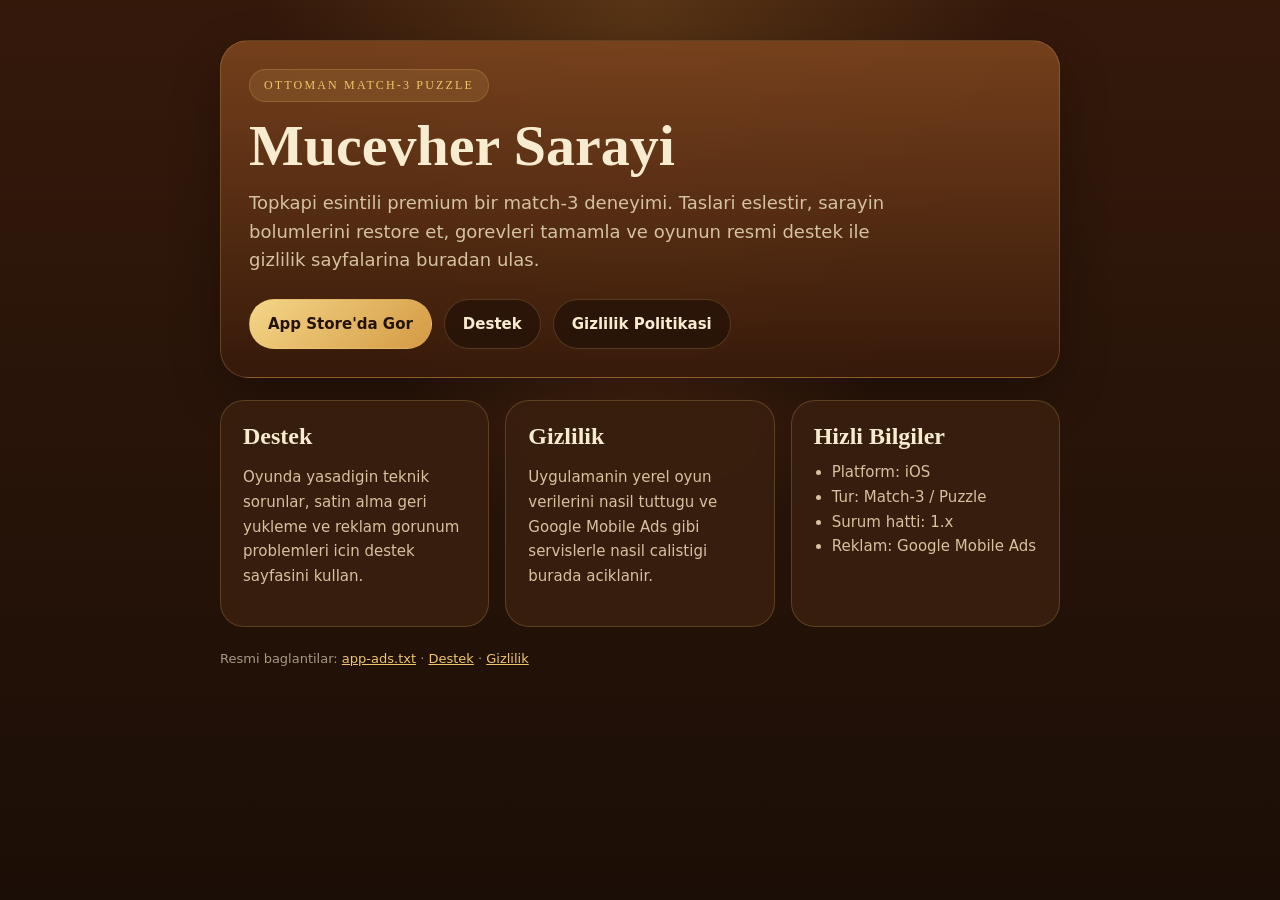
==== index.html @ 97454706 "Add GitHub Pages site for support, privacy and app-ads" ====
<!DOCTYPE html>
<html lang="tr">
<head>
  <meta charset="utf-8">
  <meta name="viewport" content="width=device-width, initial-scale=1">
  <title>Mucevher Sarayi</title>
  <meta name="description" content="Mucevher Sarayi destek, gizlilik ve resmi uygulama baglantilari.">
  <style>
    :root {
      --bg: #1b0e06;
      --bg-soft: #34190b;
      --panel: rgba(58, 31, 14, 0.88);
      --line: rgba(232, 192, 105, 0.22);
      --gold: #efc66a;
      --cream: #f8ecd0;
      --muted: #d5c2a0;
      --accent: #bd7c35;
    }
    * { box-sizing: border-box; }
    body {
      margin: 0;
      font-family: Georgia, "Times New Roman", serif;
      color: var(--cream);
      background:
        radial-gradient(circle at top, rgba(218, 150, 57, 0.22), transparent 34%),
        radial-gradient(circle at 50% 35%, rgba(165, 92, 38, 0.24), transparent 28%),
        linear-gradient(180deg, var(--bg-soft), var(--bg));
      min-height: 100vh;
    }
    .wrap {
      max-width: 880px;
      margin: 0 auto;
      padding: 40px 20px 72px;
    }
    .hero {
      background: linear-gradient(180deg, rgba(122, 67, 30, 0.92), rgba(55, 26, 10, 0.96));
      border: 1px solid var(--line);
      border-radius: 28px;
      padding: 28px;
      box-shadow: 0 18px 48px rgba(0, 0, 0, 0.28);
    }
    .eyebrow {
      display: inline-block;
      padding: 8px 14px;
      border-radius: 999px;
      background: rgba(239, 198, 106, 0.12);
      border: 1px solid rgba(239, 198, 106, 0.2);
      color: var(--gold);
      font-size: 12px;
      letter-spacing: 0.18em;
      text-transform: uppercase;
      margin-bottom: 16px;
    }
    h1 {
      margin: 0;
      font-size: clamp(36px, 7vw, 58px);
      line-height: 0.98;
    }
    .lead {
      margin: 14px 0 0;
      color: var(--muted);
      font: 500 18px/1.6 system-ui, -apple-system, BlinkMacSystemFont, "Segoe UI", sans-serif;
      max-width: 680px;
    }
    .actions {
      display: flex;
      flex-wrap: wrap;
      gap: 12px;
      margin-top: 24px;
    }
    .btn {
      display: inline-flex;
      align-items: center;
      justify-content: center;
      min-height: 50px;
      padding: 0 18px;
      border-radius: 999px;
      text-decoration: none;
      border: 1px solid var(--line);
      color: var(--cream);
      background: rgba(34, 17, 8, 0.72);
      font: 600 15px/1 system-ui, -apple-system, BlinkMacSystemFont, "Segoe UI", sans-serif;
    }
    .btn.primary {
      color: #241204;
      background: linear-gradient(135deg, #f4d688, #d49a44);
    }
    .grid {
      display: grid;
      grid-template-columns: repeat(auto-fit, minmax(240px, 1fr));
      gap: 16px;
      margin-top: 22px;
    }
    .card {
      padding: 22px;
      border-radius: 24px;
      border: 1px solid var(--line);
      background: var(--panel);
      backdrop-filter: blur(8px);
    }
    .card h2 {
      margin: 0 0 10px;
      font-size: 24px;
    }
    .card p,
    .card li {
      color: var(--muted);
      font: 500 15px/1.65 system-ui, -apple-system, BlinkMacSystemFont, "Segoe UI", sans-serif;
    }
    ul {
      margin: 0;
      padding-left: 18px;
    }
    footer {
      margin-top: 22px;
      color: rgba(248, 236, 208, 0.62);
      font: 500 13px/1.6 system-ui, -apple-system, BlinkMacSystemFont, "Segoe UI", sans-serif;
    }
  </style>
</head>
<body>
  <main class="wrap">
    <section class="hero">
      <div class="eyebrow">Ottoman Match-3 Puzzle</div>
      <h1>Mucevher Sarayi</h1>
      <p class="lead">
        Topkapi esintili premium bir match-3 deneyimi. Taslari eslestir, sarayin bolumlerini restore et,
        gorevleri tamamla ve oyunun resmi destek ile gizlilik sayfalarina buradan ulas.
      </p>
      <div class="actions">
        <a class="btn primary" href="https://apps.apple.com/app/m%C3%BCcevher-saray%C4%B1/id6760788670">App Store'da Gor</a>
        <a class="btn" href="./support.html">Destek</a>
        <a class="btn" href="./privacy.html">Gizlilik Politikasi</a>
      </div>
    </section>

    <section class="grid">
      <article class="card">
        <h2>Destek</h2>
        <p>Oyunda yasadigin teknik sorunlar, satin alma geri yukleme ve reklam gorunum problemleri icin destek sayfasini kullan.</p>
      </article>
      <article class="card">
        <h2>Gizlilik</h2>
        <p>Uygulamanin yerel oyun verilerini nasil tuttugu ve Google Mobile Ads gibi servislerle nasil calistigi burada aciklanir.</p>
      </article>
      <article class="card">
        <h2>Hizli Bilgiler</h2>
        <ul>
          <li>Platform: iOS</li>
          <li>Tur: Match-3 / Puzzle</li>
          <li>Surum hatti: 1.x</li>
          <li>Reklam: Google Mobile Ads</li>
        </ul>
      </article>
    </section>

    <footer>
      Resmi baglantilar: <a href="./app-ads.txt" style="color: var(--gold);">app-ads.txt</a> ·
      <a href="./support.html" style="color: var(--gold);">Destek</a> ·
      <a href="./privacy.html" style="color: var(--gold);">Gizlilik</a>
    </footer>
  </main>
</body>
</html>
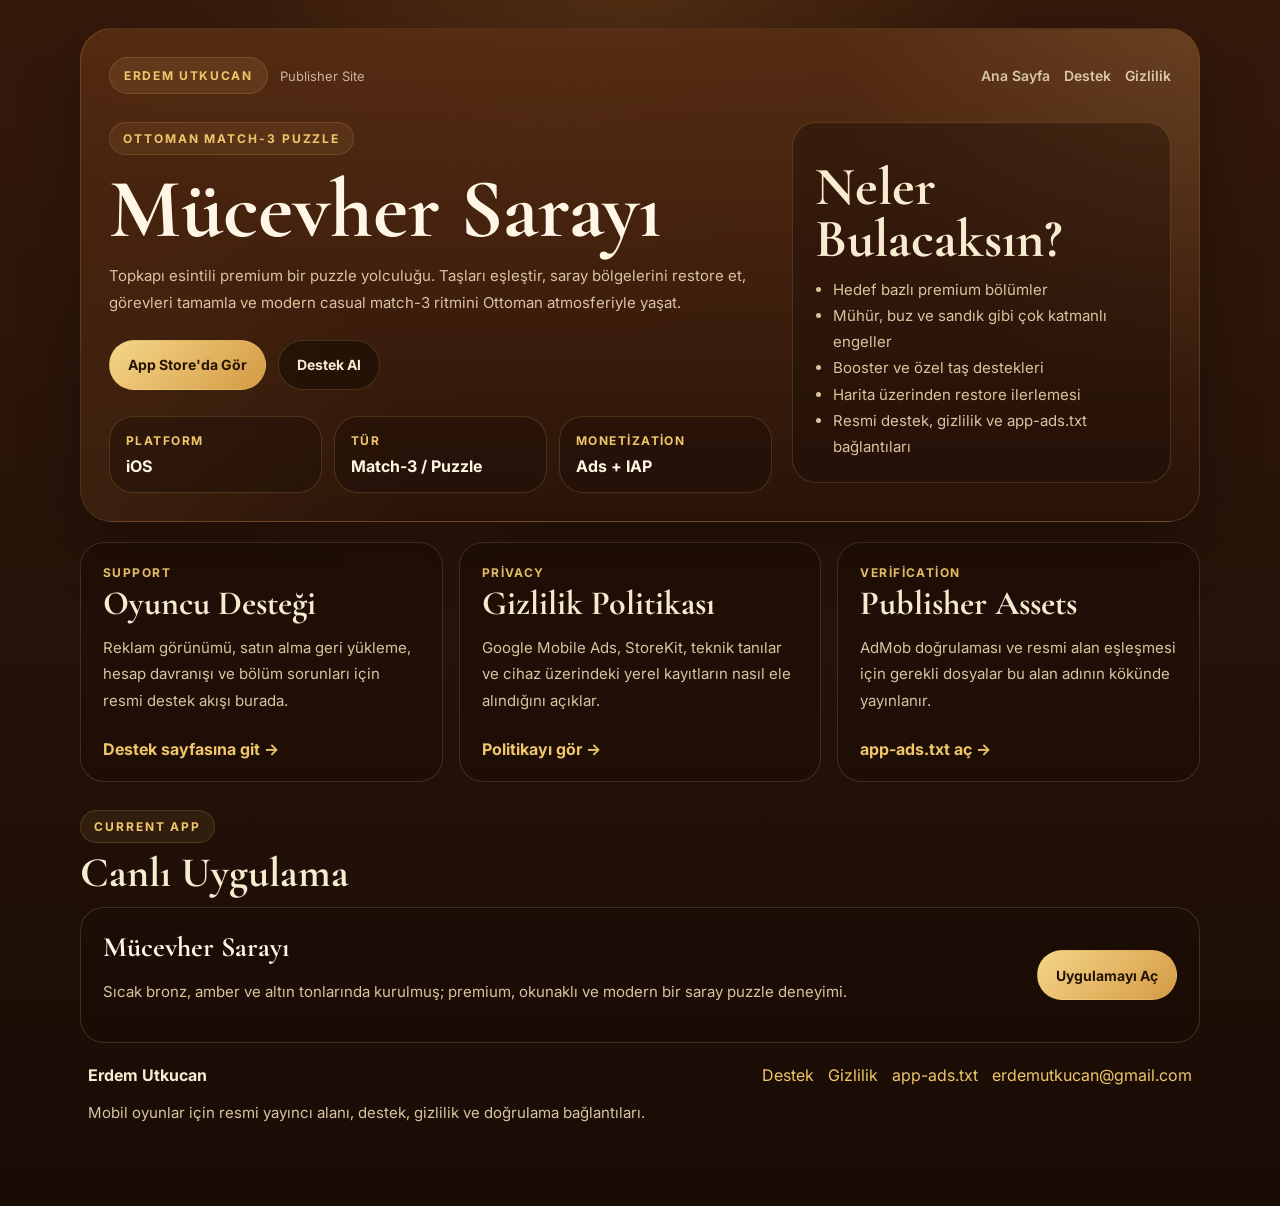
==== commit 82258057: "Polish publisher website" ====
--- a/index.html
+++ b/index.html
@@ -3,161 +3,132 @@
 <head>
   <meta charset="utf-8">
   <meta name="viewport" content="width=device-width, initial-scale=1">
-  <title>Mucevher Sarayi</title>
-  <meta name="description" content="Mucevher Sarayi destek, gizlilik ve resmi uygulama baglantilari.">
-  <style>
-    :root {
-      --bg: #1b0e06;
-      --bg-soft: #34190b;
-      --panel: rgba(58, 31, 14, 0.88);
-      --line: rgba(232, 192, 105, 0.22);
-      --gold: #efc66a;
-      --cream: #f8ecd0;
-      --muted: #d5c2a0;
-      --accent: #bd7c35;
-    }
-    * { box-sizing: border-box; }
-    body {
-      margin: 0;
-      font-family: Georgia, "Times New Roman", serif;
-      color: var(--cream);
-      background:
-        radial-gradient(circle at top, rgba(218, 150, 57, 0.22), transparent 34%),
-        radial-gradient(circle at 50% 35%, rgba(165, 92, 38, 0.24), transparent 28%),
-        linear-gradient(180deg, var(--bg-soft), var(--bg));
-      min-height: 100vh;
-    }
-    .wrap {
-      max-width: 880px;
-      margin: 0 auto;
-      padding: 40px 20px 72px;
-    }
-    .hero {
-      background: linear-gradient(180deg, rgba(122, 67, 30, 0.92), rgba(55, 26, 10, 0.96));
-      border: 1px solid var(--line);
-      border-radius: 28px;
-      padding: 28px;
-      box-shadow: 0 18px 48px rgba(0, 0, 0, 0.28);
-    }
-    .eyebrow {
-      display: inline-block;
-      padding: 8px 14px;
-      border-radius: 999px;
-      background: rgba(239, 198, 106, 0.12);
-      border: 1px solid rgba(239, 198, 106, 0.2);
-      color: var(--gold);
-      font-size: 12px;
-      letter-spacing: 0.18em;
-      text-transform: uppercase;
-      margin-bottom: 16px;
-    }
-    h1 {
-      margin: 0;
-      font-size: clamp(36px, 7vw, 58px);
-      line-height: 0.98;
-    }
-    .lead {
-      margin: 14px 0 0;
-      color: var(--muted);
-      font: 500 18px/1.6 system-ui, -apple-system, BlinkMacSystemFont, "Segoe UI", sans-serif;
-      max-width: 680px;
-    }
-    .actions {
-      display: flex;
-      flex-wrap: wrap;
-      gap: 12px;
-      margin-top: 24px;
-    }
-    .btn {
-      display: inline-flex;
-      align-items: center;
-      justify-content: center;
-      min-height: 50px;
-      padding: 0 18px;
-      border-radius: 999px;
-      text-decoration: none;
-      border: 1px solid var(--line);
-      color: var(--cream);
-      background: rgba(34, 17, 8, 0.72);
-      font: 600 15px/1 system-ui, -apple-system, BlinkMacSystemFont, "Segoe UI", sans-serif;
-    }
-    .btn.primary {
-      color: #241204;
-      background: linear-gradient(135deg, #f4d688, #d49a44);
-    }
-    .grid {
-      display: grid;
-      grid-template-columns: repeat(auto-fit, minmax(240px, 1fr));
-      gap: 16px;
-      margin-top: 22px;
-    }
-    .card {
-      padding: 22px;
-      border-radius: 24px;
-      border: 1px solid var(--line);
-      background: var(--panel);
-      backdrop-filter: blur(8px);
-    }
-    .card h2 {
-      margin: 0 0 10px;
-      font-size: 24px;
-    }
-    .card p,
-    .card li {
-      color: var(--muted);
-      font: 500 15px/1.65 system-ui, -apple-system, BlinkMacSystemFont, "Segoe UI", sans-serif;
-    }
-    ul {
-      margin: 0;
-      padding-left: 18px;
-    }
-    footer {
-      margin-top: 22px;
-      color: rgba(248, 236, 208, 0.62);
-      font: 500 13px/1.6 system-ui, -apple-system, BlinkMacSystemFont, "Segoe UI", sans-serif;
-    }
-  </style>
+  <title>Erdem Utkucan | Mücevher Sarayı</title>
+  <meta name="description" content="Mücevher Sarayı resmi destek, gizlilik politikası, App Store bağlantısı ve yayıncı bilgileri.">
+  <link rel="canonical" href="https://erdemutkucan.com/">
+  <meta property="og:title" content="Mücevher Sarayı">
+  <meta property="og:description" content="Topkapı esintili premium bir match-3 puzzle deneyimi.">
+  <meta property="og:type" content="website">
+  <meta property="og:url" content="https://erdemutkucan.com/">
+  <link rel="preconnect" href="https://fonts.googleapis.com">
+  <link rel="preconnect" href="https://fonts.gstatic.com" crossorigin>
+  <link href="https://fonts.googleapis.com/css2?family=Cormorant+Garamond:wght@500;600;700&family=Inter:wght@400;500;600;700&display=swap" rel="stylesheet">
+  <link rel="stylesheet" href="./styles.css">
 </head>
 <body>
-  <main class="wrap">
-    <section class="hero">
-      <div class="eyebrow">Ottoman Match-3 Puzzle</div>
-      <h1>Mucevher Sarayi</h1>
-      <p class="lead">
-        Topkapi esintili premium bir match-3 deneyimi. Taslari eslestir, sarayin bolumlerini restore et,
-        gorevleri tamamla ve oyunun resmi destek ile gizlilik sayfalarina buradan ulas.
-      </p>
-      <div class="actions">
-        <a class="btn primary" href="https://apps.apple.com/app/m%C3%BCcevher-saray%C4%B1/id6760788670">App Store'da Gor</a>
-        <a class="btn" href="./support.html">Destek</a>
-        <a class="btn" href="./privacy.html">Gizlilik Politikasi</a>
+  <main class="site-shell">
+    <section class="hero-panel">
+      <div class="topbar">
+        <div class="brand-lockup">
+          <span class="brand-pill">ERDEM UTKUCAN</span>
+          <span class="brand-sub">Publisher Site</span>
+        </div>
+        <nav class="nav">
+          <a href="./index.html">Ana Sayfa</a>
+          <a href="./support.html">Destek</a>
+          <a href="./privacy.html">Gizlilik</a>
+        </nav>
+      </div>
+
+      <div class="hero-grid">
+        <div>
+          <span class="eyebrow">Ottoman Match-3 Puzzle</span>
+          <h1 class="hero-title">Mücevher Sarayı</h1>
+          <p class="hero-lead">
+            Topkapı esintili premium bir puzzle yolculuğu. Taşları eşleştir, saray bölgelerini restore et,
+            görevleri tamamla ve modern casual match-3 ritmini Ottoman atmosferiyle yaşat.
+          </p>
+
+          <div class="hero-actions">
+            <a class="btn btn-primary" href="https://apps.apple.com/app/m%C3%BCcevher-saray%C4%B1/id6760788670">App Store'da Gör</a>
+            <a class="btn btn-secondary" href="./support.html">Destek Al</a>
+          </div>
+
+          <div class="mini-stats">
+            <div class="stat-card">
+              <span class="stat-label">Platform</span>
+              <strong>iOS</strong>
+            </div>
+            <div class="stat-card">
+              <span class="stat-label">Tür</span>
+              <strong>Match-3 / Puzzle</strong>
+            </div>
+            <div class="stat-card">
+              <span class="stat-label">Monetization</span>
+              <strong>Ads + IAP</strong>
+            </div>
+          </div>
+        </div>
+
+        <aside class="feature-panel">
+          <h2>Neler Bulacaksın?</h2>
+          <ul class="feature-list">
+            <li>Hedef bazlı premium bölümler</li>
+            <li>Mühür, buz ve sandık gibi çok katmanlı engeller</li>
+            <li>Booster ve özel taş destekleri</li>
+            <li>Harita üzerinden restore ilerlemesi</li>
+            <li>Resmi destek, gizlilik ve app-ads.txt bağlantıları</li>
+          </ul>
+        </aside>
       </div>
     </section>
 
-    <section class="grid">
-      <article class="card">
-        <h2>Destek</h2>
-        <p>Oyunda yasadigin teknik sorunlar, satin alma geri yukleme ve reklam gorunum problemleri icin destek sayfasini kullan.</p>
+    <section class="content-grid">
+      <article class="info-card">
+        <span class="card-kicker">Support</span>
+        <h2>Oyuncu Desteği</h2>
+        <p>
+          Reklam görünümü, satın alma geri yükleme, hesap davranışı ve bölüm sorunları için resmi destek akışı burada.
+        </p>
+        <a class="text-link" href="./support.html">Destek sayfasına git →</a>
       </article>
-      <article class="card">
-        <h2>Gizlilik</h2>
-        <p>Uygulamanin yerel oyun verilerini nasil tuttugu ve Google Mobile Ads gibi servislerle nasil calistigi burada aciklanir.</p>
+
+      <article class="info-card">
+        <span class="card-kicker">Privacy</span>
+        <h2>Gizlilik Politikası</h2>
+        <p>
+          Google Mobile Ads, StoreKit, teknik tanılar ve cihaz üzerindeki yerel kayıtların nasıl ele alındığını açıklar.
+        </p>
+        <a class="text-link" href="./privacy.html">Politikayı gör →</a>
       </article>
-      <article class="card">
-        <h2>Hizli Bilgiler</h2>
-        <ul>
-          <li>Platform: iOS</li>
-          <li>Tur: Match-3 / Puzzle</li>
-          <li>Surum hatti: 1.x</li>
-          <li>Reklam: Google Mobile Ads</li>
-        </ul>
+
+      <article class="info-card">
+        <span class="card-kicker">Verification</span>
+        <h2>Publisher Assets</h2>
+        <p>
+          AdMob doğrulaması ve resmi alan eşleşmesi için gerekli dosyalar bu alan adının kökünde yayınlanır.
+        </p>
+        <a class="text-link" href="./app-ads.txt">app-ads.txt aç →</a>
       </article>
     </section>
 
-    <footer>
-      Resmi baglantilar: <a href="./app-ads.txt" style="color: var(--gold);">app-ads.txt</a> ·
-      <a href="./support.html" style="color: var(--gold);">Destek</a> ·
-      <a href="./privacy.html" style="color: var(--gold);">Gizlilik</a>
+    <section class="app-section">
+      <div class="section-heading">
+        <span class="eyebrow">Current App</span>
+        <h2>Canlı Uygulama</h2>
+      </div>
+      <div class="app-card">
+        <div>
+          <h3>Mücevher Sarayı</h3>
+          <p>
+            Sıcak bronz, amber ve altın tonlarında kurulmuş; premium, okunaklı ve modern bir saray puzzle deneyimi.
+          </p>
+        </div>
+        <a class="btn btn-primary" href="https://apps.apple.com/app/m%C3%BCcevher-saray%C4%B1/id6760788670">Uygulamayı Aç</a>
+      </div>
+    </section>
+
+    <footer class="site-footer">
+      <div>
+        <strong>Erdem Utkucan</strong>
+        <p>Mobil oyunlar için resmi yayıncı alanı, destek, gizlilik ve doğrulama bağlantıları.</p>
+      </div>
+      <div class="footer-links">
+        <a href="./support.html">Destek</a>
+        <a href="./privacy.html">Gizlilik</a>
+        <a href="./app-ads.txt">app-ads.txt</a>
+        <a href="mailto:erdemutkucan@gmail.com">erdemutkucan@gmail.com</a>
+      </div>
     </footer>
   </main>
 </body>
--- a/styles.css
+++ b/styles.css
@@ -0,0 +1,387 @@
+:root {
+  --bg: #180c05;
+  --bg-soft: #34190b;
+  --panel: rgba(53, 27, 12, 0.9);
+  --panel-strong: rgba(66, 33, 14, 0.95);
+  --line: rgba(239, 198, 106, 0.18);
+  --gold: #efc66a;
+  --gold-strong: #f5d88f;
+  --cream: #f8ecd0;
+  --muted: #d9c4a0;
+  --text: #fff6e6;
+  --shadow: 0 24px 60px rgba(0, 0, 0, 0.28);
+}
+
+* {
+  box-sizing: border-box;
+}
+
+html {
+  scroll-behavior: smooth;
+}
+
+body {
+  margin: 0;
+  color: var(--cream);
+  font-family: "Inter", system-ui, -apple-system, BlinkMacSystemFont, "Segoe UI", sans-serif;
+  background:
+    radial-gradient(circle at top, rgba(218, 150, 57, 0.16), transparent 28%),
+    radial-gradient(circle at 30% 20%, rgba(165, 92, 38, 0.18), transparent 26%),
+    linear-gradient(180deg, var(--bg-soft), var(--bg));
+  min-height: 100vh;
+}
+
+a {
+  color: var(--gold);
+  text-decoration: none;
+}
+
+a:hover {
+  color: var(--gold-strong);
+}
+
+.site-shell {
+  width: min(1120px, calc(100% - 32px));
+  margin: 0 auto;
+  padding: 28px 0 64px;
+}
+
+.hero-panel,
+.page-panel {
+  background:
+    linear-gradient(180deg, rgba(88, 45, 19, 0.92), rgba(42, 20, 9, 0.96));
+  border: 1px solid var(--line);
+  border-radius: 32px;
+  padding: 28px;
+  box-shadow: var(--shadow);
+  position: relative;
+  overflow: hidden;
+}
+
+.hero-panel::before,
+.page-panel::before {
+  content: "";
+  position: absolute;
+  inset: 0;
+  background:
+    radial-gradient(circle at top right, rgba(245, 216, 143, 0.12), transparent 30%),
+    radial-gradient(circle at bottom left, rgba(189, 124, 53, 0.12), transparent 28%);
+  pointer-events: none;
+}
+
+.topbar,
+.page-header {
+  display: flex;
+  align-items: center;
+  justify-content: space-between;
+  gap: 16px;
+  margin-bottom: 28px;
+}
+
+.brand-lockup {
+  display: flex;
+  align-items: center;
+  gap: 12px;
+  flex-wrap: wrap;
+}
+
+.brand-pill {
+  display: inline-flex;
+  align-items: center;
+  padding: 10px 14px;
+  border-radius: 999px;
+  background: rgba(239, 198, 106, 0.1);
+  border: 1px solid rgba(239, 198, 106, 0.16);
+  color: var(--gold);
+  font-size: 12px;
+  font-weight: 700;
+  letter-spacing: 0.14em;
+  text-transform: uppercase;
+}
+
+.brand-sub {
+  color: rgba(248, 236, 208, 0.72);
+  font-size: 13px;
+}
+
+.nav {
+  display: flex;
+  align-items: center;
+  gap: 14px;
+  flex-wrap: wrap;
+}
+
+.nav a {
+  color: rgba(248, 236, 208, 0.8);
+  font-size: 14px;
+  font-weight: 600;
+}
+
+.nav a[aria-current="page"] {
+  color: var(--gold);
+}
+
+.eyebrow {
+  display: inline-flex;
+  align-items: center;
+  padding: 8px 13px;
+  border-radius: 999px;
+  border: 1px solid rgba(239, 198, 106, 0.16);
+  background: rgba(239, 198, 106, 0.08);
+  color: var(--gold);
+  font-size: 12px;
+  font-weight: 700;
+  letter-spacing: 0.16em;
+  text-transform: uppercase;
+}
+
+.hero-grid {
+  display: grid;
+  grid-template-columns: minmax(0, 1.4fr) minmax(280px, 0.8fr);
+  gap: 20px;
+  position: relative;
+  z-index: 1;
+}
+
+.hero-title,
+.page-title,
+.section-heading h2,
+.info-card h2,
+.app-card h3,
+.faq-item h3,
+.feature-panel h2 {
+  font-family: "Cormorant Garamond", Georgia, serif;
+}
+
+.hero-title {
+  margin: 16px 0 8px;
+  font-size: clamp(50px, 9vw, 84px);
+  line-height: 0.92;
+  color: var(--text);
+}
+
+.hero-lead,
+.page-lead,
+.info-card p,
+.feature-list li,
+.clean-list li,
+.faq-item p,
+.app-card p,
+.site-footer p {
+  color: var(--muted);
+  line-height: 1.75;
+  font-size: 15px;
+}
+
+.hero-actions {
+  display: flex;
+  flex-wrap: wrap;
+  gap: 12px;
+  margin-top: 24px;
+}
+
+.btn {
+  display: inline-flex;
+  align-items: center;
+  justify-content: center;
+  min-height: 50px;
+  padding: 0 18px;
+  border-radius: 999px;
+  border: 1px solid var(--line);
+  font-size: 14px;
+  font-weight: 700;
+}
+
+.btn-primary {
+  color: #261403;
+  background: linear-gradient(135deg, #f4d688, #d49a44);
+}
+
+.btn-secondary {
+  color: var(--cream);
+  background: rgba(27, 14, 6, 0.66);
+}
+
+.mini-stats {
+  display: grid;
+  grid-template-columns: repeat(auto-fit, minmax(140px, 1fr));
+  gap: 12px;
+  margin-top: 26px;
+}
+
+.stat-card,
+.feature-panel,
+.info-card,
+.app-card,
+.faq-item {
+  border: 1px solid var(--line);
+  background: rgba(26, 13, 6, 0.38);
+  border-radius: 24px;
+}
+
+.stat-card {
+  padding: 16px;
+}
+
+.stat-label,
+.card-kicker {
+  display: block;
+  margin-bottom: 8px;
+  color: var(--gold);
+  font-size: 12px;
+  font-weight: 700;
+  letter-spacing: 0.12em;
+  text-transform: uppercase;
+}
+
+.stat-card strong {
+  color: var(--text);
+  font-size: 16px;
+}
+
+.feature-panel {
+  padding: 22px;
+  align-self: start;
+}
+
+.feature-panel h2,
+.page-title {
+  margin: 16px 0 12px;
+  font-size: clamp(36px, 7vw, 54px);
+  line-height: 0.96;
+}
+
+.feature-list,
+.clean-list {
+  margin: 0;
+  padding-left: 18px;
+}
+
+.content-grid {
+  display: grid;
+  grid-template-columns: repeat(auto-fit, minmax(240px, 1fr));
+  gap: 16px;
+  margin-top: 20px;
+}
+
+.info-card {
+  padding: 22px;
+}
+
+.info-card h2 {
+  margin: 0 0 10px;
+  font-size: 34px;
+  line-height: 0.95;
+}
+
+.text-link {
+  display: inline-flex;
+  margin-top: 10px;
+  font-weight: 700;
+}
+
+.app-section,
+.faq-block {
+  margin-top: 28px;
+}
+
+.section-heading {
+  margin-bottom: 14px;
+}
+
+.section-heading h2 {
+  margin: 10px 0 0;
+  font-size: 42px;
+  line-height: 0.96;
+}
+
+.app-card {
+  padding: 22px;
+  display: flex;
+  align-items: center;
+  justify-content: space-between;
+  gap: 18px;
+}
+
+.app-card h3,
+.faq-item h3 {
+  margin: 0 0 10px;
+  color: var(--text);
+  font-size: 28px;
+}
+
+.faq-item {
+  padding: 20px 22px;
+  margin-bottom: 12px;
+}
+
+.site-footer {
+  display: flex;
+  align-items: flex-start;
+  justify-content: space-between;
+  gap: 18px;
+  padding: 22px 8px 0;
+}
+
+.footer-links {
+  display: flex;
+  flex-wrap: wrap;
+  justify-content: flex-end;
+  gap: 14px;
+}
+
+.back-link {
+  color: var(--gold);
+  font-size: 14px;
+  font-weight: 700;
+}
+
+.page-lead {
+  max-width: 760px;
+  margin-bottom: 4px;
+}
+
+@media (max-width: 860px) {
+  .hero-grid {
+    grid-template-columns: 1fr;
+  }
+
+  .site-footer,
+  .page-header,
+  .topbar,
+  .app-card {
+    flex-direction: column;
+    align-items: flex-start;
+  }
+
+  .footer-links {
+    justify-content: flex-start;
+  }
+}
+
+@media (max-width: 560px) {
+  .site-shell {
+    width: min(100% - 20px, 1120px);
+    padding-top: 18px;
+  }
+
+  .hero-panel,
+  .page-panel {
+    padding: 20px;
+    border-radius: 24px;
+  }
+
+  .hero-title {
+    font-size: 46px;
+  }
+
+  .feature-panel h2,
+  .page-title,
+  .section-heading h2 {
+    font-size: 34px;
+  }
+
+  .info-card h2 {
+    font-size: 28px;
+  }
+}
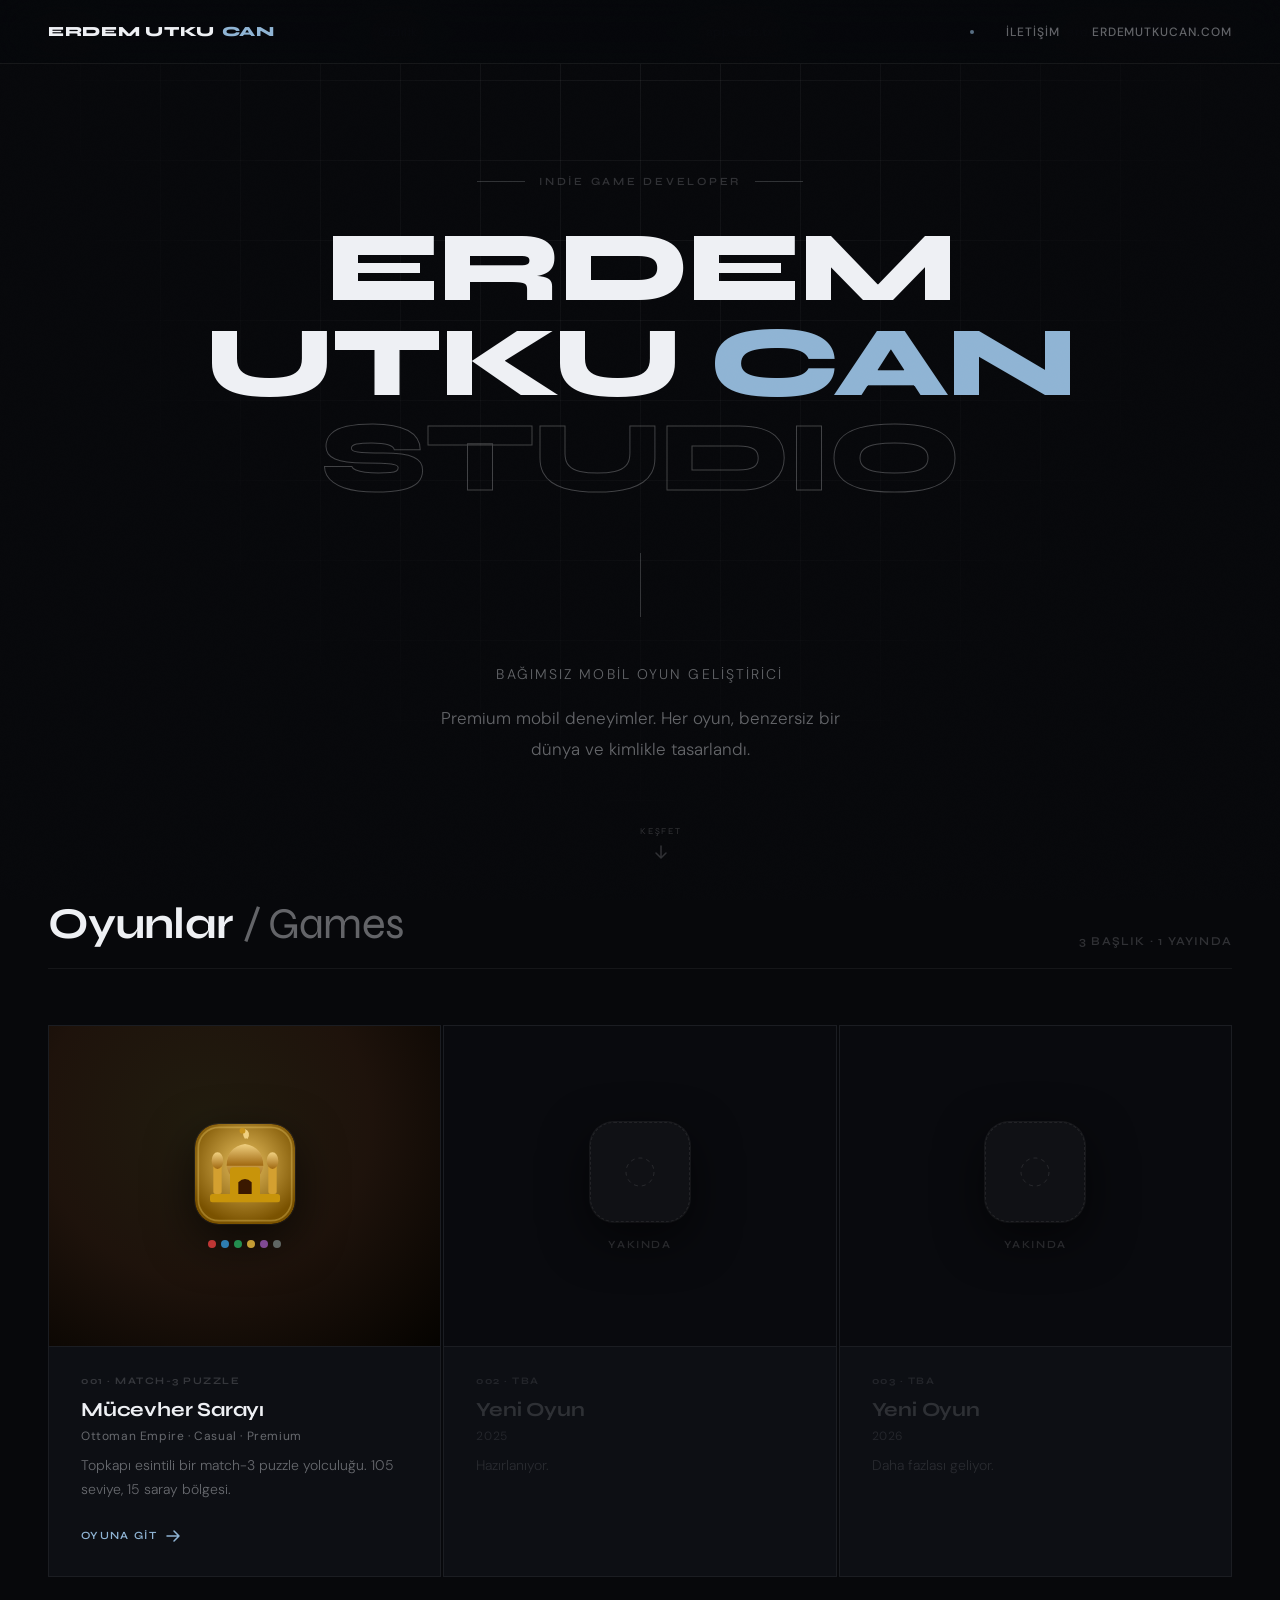
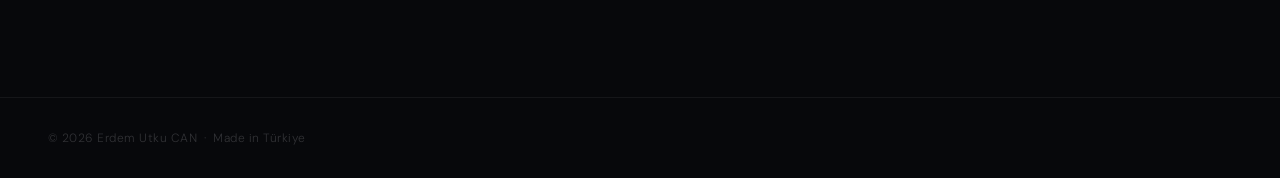
==== commit 7232aa2b: "Deploy redesigned site and app pages" ====
--- a/index.html
+++ b/index.html
@@ -1,135 +1,447 @@
 <!DOCTYPE html>
 <html lang="tr">
 <head>
-  <meta charset="utf-8">
-  <meta name="viewport" content="width=device-width, initial-scale=1">
-  <title>Erdem Utkucan | Mücevher Sarayı</title>
-  <meta name="description" content="Mücevher Sarayı resmi destek, gizlilik politikası, App Store bağlantısı ve yayıncı bilgileri.">
-  <link rel="canonical" href="https://erdemutkucan.com/">
-  <meta property="og:title" content="Mücevher Sarayı">
-  <meta property="og:description" content="Topkapı esintili premium bir match-3 puzzle deneyimi.">
-  <meta property="og:type" content="website">
-  <meta property="og:url" content="https://erdemutkucan.com/">
-  <link rel="preconnect" href="https://fonts.googleapis.com">
-  <link rel="preconnect" href="https://fonts.gstatic.com" crossorigin>
-  <link href="https://fonts.googleapis.com/css2?family=Cormorant+Garamond:wght@500;600;700&family=Inter:wght@400;500;600;700&display=swap" rel="stylesheet">
-  <link rel="stylesheet" href="./styles.css">
+<meta charset="UTF-8"/>
+<meta name="viewport" content="width=device-width, initial-scale=1.0"/>
+<title>Erdem Utku CAN — Indie Game Developer</title>
+<meta name="description" content="Erdem Utku CAN tarafından geliştirilen premium mobil oyunlar."/>
+<link href="https://fonts.googleapis.com/css2?family=Syne:wght@400;500;600;700;800&family=DM+Sans:ital,opsz,wght@0,9..40,300;0,9..40,400;0,9..40,500;1,9..40,300&display=swap" rel="stylesheet"/>
+<style>
+:root{
+  --bg:#07080b;
+  --bg2:#0d0f14;
+  --line:rgba(255,255,255,0.06);
+  --text:#eef0f4;
+  --muted:rgba(238,240,244,0.4);
+  --dim:rgba(238,240,244,0.18);
+  --accent:#8fb4d4;
+  --accent2:#c4a882;
+}
+
+*{margin:0;padding:0;box-sizing:border-box;}
+html{scroll-behavior:smooth;}
+body{
+  background:var(--bg);
+  color:var(--text);
+  font-family:'DM Sans',sans-serif;
+  min-height:100vh;
+  overflow-x:hidden;
+  position:relative;
+}
+
+/* grain */
+body::after{
+  content:'';position:fixed;inset:0;pointer-events:none;z-index:999;
+  background-image:url("data:image/svg+xml,%3Csvg viewBox='0 0 256 256' xmlns='http://www.w3.org/2000/svg'%3E%3Cfilter id='n'%3E%3CfeTurbulence type='fractalNoise' baseFrequency='0.9' numOctaves='4' stitchTiles='stitch'/%3E%3C/filter%3E%3Crect width='100%25' height='100%25' filter='url(%23n)' opacity='0.04'/%3E%3C/svg%3E");
+  background-size:256px 256px;
+  opacity:0.35;mix-blend-mode:overlay;
+}
+
+/* grid lines */
+.grid-lines{
+  position:fixed;inset:0;pointer-events:none;z-index:0;
+  background-image:
+    linear-gradient(var(--line) 1px,transparent 1px),
+    linear-gradient(90deg,var(--line) 1px,transparent 1px);
+  background-size:80px 80px;
+  mask-image:radial-gradient(ellipse at 50% 0%,black 0%,transparent 70%);
+}
+
+/* ── NAV ── */
+nav{
+  position:fixed;top:0;left:0;right:0;z-index:100;
+  padding:0 48px;height:64px;
+  display:flex;align-items:center;justify-content:space-between;
+  border-bottom:1px solid var(--line);
+  background:rgba(7,8,11,0.85);
+  backdrop-filter:blur(20px);
+}
+.nav-logo{
+  font-family:'Syne',sans-serif;font-weight:800;font-size:14px;
+  letter-spacing:0.05em;color:var(--text);text-decoration:none;
+  display:flex;align-items:center;gap:2px;
+}
+.nav-logo .can{color:var(--accent);}
+.nav-right{display:flex;align-items:center;gap:32px;}
+.nav-right a{
+  font-family:'DM Sans',sans-serif;font-size:12px;font-weight:500;
+  letter-spacing:0.08em;color:var(--muted);text-decoration:none;
+  text-transform:uppercase;transition:color 0.2s;
+}
+.nav-right a:hover{color:var(--text);}
+.nav-dot{width:4px;height:4px;border-radius:50%;background:var(--accent);opacity:0.6;}
+
+/* ── HERO ── */
+#hero{
+  min-height:100vh;
+  display:flex;flex-direction:column;align-items:center;justify-content:center;
+  padding:120px 48px 80px;
+  position:relative;z-index:1;text-align:center;
+}
+.hero-number{
+  font-family:'Syne',sans-serif;font-size:11px;font-weight:600;
+  letter-spacing:0.25em;color:var(--dim);text-transform:uppercase;
+  margin-bottom:32px;
+  display:flex;align-items:center;gap:14px;
+}
+.hero-number::before,.hero-number::after{
+  content:'';width:48px;height:1px;background:var(--dim);
+}
+.hero-title{
+  font-family:'Syne',sans-serif;font-weight:800;
+  font-size:clamp(48px,8vw,100px);
+  line-height:0.95;letter-spacing:-0.02em;
+  color:var(--text);margin-bottom:0;
+}
+.hero-title .line2{
+  color:transparent;
+  -webkit-text-stroke:1px rgba(238,240,244,0.25);
+}
+.hero-title .can-word{color:var(--accent);}
+.hero-rule{
+  width:1px;height:64px;background:var(--dim);
+  margin:48px auto;
+}
+.hero-sub{
+  font-family:'DM Sans',sans-serif;font-size:14px;font-weight:300;
+  letter-spacing:0.15em;color:var(--muted);text-transform:uppercase;
+  margin-bottom:20px;
+}
+.hero-desc{
+  font-size:17px;font-weight:300;color:var(--muted);
+  max-width:420px;margin:0 auto;line-height:1.8;
+}
+.scroll-hint{
+  position:absolute;bottom:40px;left:50%;transform:translateX(-50%);
+  display:flex;flex-direction:column;align-items:center;gap:8px;
+  font-family:'Syne',sans-serif;font-size:9px;letter-spacing:0.2em;
+  color:var(--dim);text-transform:uppercase;
+  animation:bounce 2s ease-in-out infinite;
+}
+.scroll-hint svg{width:16px;height:16px;stroke:var(--dim);}
+@keyframes bounce{0%,100%{transform:translateX(-50%) translateY(0)}50%{transform:translateX(-50%) translateY(6px)}}
+
+/* ── SELECT SECTION ── */
+#select{
+  position:relative;z-index:1;
+  padding:0 48px 120px;
+}
+.select-header{
+  max-width:1200px;margin:0 auto 56px;
+  display:flex;align-items:flex-end;justify-content:space-between;
+  padding-bottom:20px;
+  border-bottom:1px solid var(--line);
+}
+.select-label{
+  font-family:'Syne',sans-serif;font-weight:700;font-size:clamp(28px,4vw,44px);
+  letter-spacing:-0.02em;color:var(--text);line-height:1.1;
+}
+.select-label span{color:var(--muted);font-weight:400;}
+.select-count{
+  font-family:'Syne',sans-serif;font-size:12px;font-weight:600;
+  letter-spacing:0.1em;color:var(--dim);text-transform:uppercase;
+}
+
+/* ── GAME CARDS ── */
+.games-grid{
+  max-width:1200px;margin:0 auto;
+  display:grid;grid-template-columns:repeat(3,1fr);gap:2px;
+}
+
+.game-card{
+  position:relative;overflow:hidden;
+  background:var(--bg2);
+  text-decoration:none;color:inherit;
+  display:flex;flex-direction:column;
+  transition:all 0.4s cubic-bezier(0.23,1,0.32,1);
+  border:1px solid var(--line);
+}
+.game-card:not(.coming-soon):hover{
+  border-color:rgba(143,180,212,0.3);
+  z-index:2;
+  transform:scale(1.01);
+  box-shadow:0 0 0 1px rgba(143,180,212,0.15),0 32px 64px rgba(0,0,0,0.6);
+}
+.game-card.coming-soon{cursor:default;opacity:0.4;}
+
+/* card art area */
+.card-art{
+  height:320px;display:flex;align-items:center;justify-content:center;
+  position:relative;overflow:hidden;
+  background:#0a0b0f;
+}
+.card-art-bg{
+  position:absolute;inset:0;
+  transition:transform 0.6s ease;
+}
+.game-card:not(.coming-soon):hover .card-art-bg{transform:scale(1.05);}
+
+/* game icon */
+.game-icon{
+  position:relative;z-index:1;
+  display:flex;flex-direction:column;align-items:center;gap:16px;
+}
+.icon-frame{
+  width:100px;height:100px;border-radius:24px;
+  display:flex;align-items:center;justify-content:center;
+  position:relative;overflow:hidden;
+  box-shadow:0 16px 48px rgba(0,0,0,0.6),0 0 0 1px rgba(255,255,255,0.08);
+  transition:box-shadow 0.4s ease;
+}
+.game-card:not(.coming-soon):hover .icon-frame{
+  box-shadow:0 20px 60px rgba(143,180,212,0.2),0 0 0 1px rgba(143,180,212,0.2);
+}
+
+/* card body */
+.card-body{
+  padding:28px 32px 32px;
+  border-top:1px solid var(--line);
+  flex:1;display:flex;flex-direction:column;gap:6px;
+  position:relative;
+}
+.card-index{
+  font-family:'Syne',sans-serif;font-size:10px;font-weight:700;
+  letter-spacing:0.15em;color:var(--dim);text-transform:uppercase;
+  margin-bottom:4px;
+}
+.card-name{
+  font-family:'Syne',sans-serif;font-weight:700;font-size:20px;
+  letter-spacing:-0.01em;color:var(--text);
+}
+.card-genre{
+  font-size:12px;font-weight:400;color:var(--muted);
+  letter-spacing:0.05em;margin-bottom:4px;
+}
+.card-desc{
+  font-size:14px;font-weight:300;color:rgba(238,240,244,0.4);
+  line-height:1.7;flex:1;
+}
+.card-arrow{
+  margin-top:20px;display:flex;align-items:center;gap:8px;
+  font-family:'Syne',sans-serif;font-size:11px;font-weight:600;
+  letter-spacing:0.12em;color:var(--accent);text-transform:uppercase;
+}
+.card-arrow svg{transition:transform 0.25s ease;}
+.game-card:not(.coming-soon):hover .card-arrow svg{transform:translateX(5px);}
+
+/* platform badge */
+.platform-badge{
+  position:absolute;top:20px;right:20px;
+  font-family:'Syne',sans-serif;font-size:9px;font-weight:700;
+  letter-spacing:0.12em;color:var(--dim);text-transform:uppercase;
+  background:rgba(255,255,255,0.04);
+  border:1px solid var(--line);border-radius:4px;
+  padding:4px 10px;
+}
+.cs-label{
+  font-family:'Syne',sans-serif;font-size:11px;font-weight:600;
+  letter-spacing:0.15em;color:var(--dim);text-transform:uppercase;
+}
+
+/* ── FOOTER ── */
+footer{
+  position:relative;z-index:1;
+  border-top:1px solid var(--line);
+  padding:32px 48px;
+  display:flex;align-items:center;justify-content:space-between;
+  flex-wrap:wrap;gap:16px;
+}
+.footer-copy{
+  font-family:'DM Sans',sans-serif;font-size:12px;font-weight:300;
+  color:var(--dim);letter-spacing:0.04em;
+}
+.footer-nav{display:flex;gap:28px;flex-wrap:wrap;}
+.footer-nav a{
+  font-family:'DM Sans',sans-serif;font-size:12px;font-weight:400;
+  color:var(--muted);text-decoration:none;letter-spacing:0.04em;
+  transition:color 0.2s;
+}
+.footer-nav a:hover{color:var(--text);}
+
+/* ── ANIMATIONS ── */
+@keyframes fadeUp{from{opacity:0;transform:translateY(24px)}to{opacity:1;transform:translateY(0)}}
+.hero-number{animation:fadeUp 0.7s 0.1s both;}
+.hero-title{animation:fadeUp 0.8s 0.2s both;}
+.hero-rule{animation:fadeUp 0.6s 0.4s both;}
+.hero-sub{animation:fadeUp 0.6s 0.45s both;}
+.hero-desc{animation:fadeUp 0.6s 0.5s both;}
+.scroll-hint{animation:fadeUp 0.6s 0.7s both,bounce 2s 1.5s ease-in-out infinite;}
+
+.game-card:nth-child(1){animation:fadeUp 0.7s 0.1s both;}
+.game-card:nth-child(2){animation:fadeUp 0.7s 0.2s both;}
+.game-card:nth-child(3){animation:fadeUp 0.7s 0.3s both;}
+
+/* ── RESPONSIVE ── */
+@media(max-width:900px){
+  nav{padding:0 24px;}
+  #hero{padding:100px 24px 60px;}
+  #select{padding:0 24px 80px;}
+  .select-header{flex-direction:column;align-items:flex-start;gap:10px;}
+  .games-grid{grid-template-columns:1fr 1fr;}
+  footer{padding:24px;}
+}
+@media(max-width:580px){
+  nav{padding:0 16px;}
+  .nav-right a:not(:last-child){display:none;}
+  .games-grid{grid-template-columns:1fr;}
+  #hero{padding:100px 20px 60px;}
+  #select{padding:0 16px 60px;}
+  .card-art{height:220px;}
+  footer{padding:20px 16px;flex-direction:column;gap:12px;}
+}
+</style>
 </head>
 <body>
-  <main class="site-shell">
-    <section class="hero-panel">
-      <div class="topbar">
-        <div class="brand-lockup">
-          <span class="brand-pill">ERDEM UTKUCAN</span>
-          <span class="brand-sub">Publisher Site</span>
-        </div>
-        <nav class="nav">
-          <a href="./index.html">Ana Sayfa</a>
-          <a href="./support.html">Destek</a>
-          <a href="./privacy.html">Gizlilik</a>
-        </nav>
-      </div>
-
-      <div class="hero-grid">
-        <div>
-          <span class="eyebrow">Ottoman Match-3 Puzzle</span>
-          <h1 class="hero-title">Mücevher Sarayı</h1>
-          <p class="hero-lead">
-            Topkapı esintili premium bir puzzle yolculuğu. Taşları eşleştir, saray bölgelerini restore et,
-            görevleri tamamla ve modern casual match-3 ritmini Ottoman atmosferiyle yaşat.
-          </p>
-
-          <div class="hero-actions">
-            <a class="btn btn-primary" href="https://apps.apple.com/app/m%C3%BCcevher-saray%C4%B1/id6760788670">App Store'da Gör</a>
-            <a class="btn btn-secondary" href="./support.html">Destek Al</a>
+
+<div class="grid-lines"></div>
+
+<!-- NAV -->
+<nav>
+  <a href="index.html" class="nav-logo">ERDEM UTKU <span class="can">&nbsp;CAN</span></a>
+  <div class="nav-right">
+    <div class="nav-dot"></div>
+    <a href="mailto:erdemutkucan@gmail.com">İletişim</a>
+    <a href="https://erdemutkucan.com" target="_blank">erdemutkucan.com</a>
+  </div>
+</nav>
+
+<!-- HERO -->
+<section id="hero">
+  <div class="hero-number">Indie Game Developer</div>
+  <h1 class="hero-title">
+    <div>ERDEM</div>
+    <div>UTKU <span class="can-word">CAN</span></div>
+    <div class="line2">STUDIO</div>
+  </h1>
+  <div class="hero-rule"></div>
+  <p class="hero-sub">Bağımsız Mobil Oyun Geliştirici</p>
+  <p class="hero-desc">Premium mobil deneyimler. Her oyun, benzersiz bir dünya ve kimlikle tasarlandı.</p>
+  <div class="scroll-hint">
+    <span>Keşfet</span>
+    <svg viewBox="0 0 16 16" fill="none"><path d="M8 2v12M3 9l5 5 5-5" stroke-width="1.5" stroke-linecap="round" stroke-linejoin="round"/></svg>
+  </div>
+</section>
+
+<!-- SELECT -->
+<section id="select">
+  <div class="select-header">
+    <div class="select-label">Oyunlar <span>/ Games</span></div>
+    <div class="select-count">3 başlık · 1 yayında</div>
+  </div>
+
+  <div class="games-grid">
+
+    <!-- Mücevher Sarayı -->
+    <a href="mucevher-sarayi/index.html" class="game-card">
+      <div class="platform-badge">iOS</div>
+      <div class="card-art">
+        <div class="card-art-bg" style="background:radial-gradient(ellipse at 40% 30%,rgba(200,148,10,0.12) 0%,rgba(60,30,6,0.4) 50%,#050300 100%)"></div>
+        <div class="game-icon">
+          <div class="icon-frame" style="background:linear-gradient(145deg,#4a2a08,#0d0601);">
+            <svg viewBox="0 0 120 120" width="100" height="100">
+              <defs>
+                <radialGradient id="g1" cx="50%" cy="40%" r="60%"><stop offset="0%" stop-color="#e8c060"/><stop offset="100%" stop-color="#7a5200"/></radialGradient>
+                <linearGradient id="g2" x1="0%" y1="0%" x2="0%" y2="100%"><stop offset="0%" stop-color="#f0d080"/><stop offset="100%" stop-color="#a06810"/></linearGradient>
+              </defs>
+              <rect width="120" height="120" rx="28" fill="url(#g1)"/>
+              <rect x="4" y="4" width="112" height="112" rx="25" fill="none" stroke="rgba(255,220,120,0.3)" stroke-width="2"/>
+              <ellipse cx="60" cy="48" rx="22" ry="22" fill="url(#g2)"/>
+              <path d="M38 50 Q38 28 60 24 Q82 28 82 50" fill="url(#g2)"/>
+              <path d="M60 18 Q55 10 60 6 Q68 10 63 18 Q61 16 60 18Z" fill="#f0d080"/>
+              <circle cx="57" cy="8" r="3.5" fill="#c8941e"/>
+              <rect x="22" y="44" width="10" height="40" rx="3" fill="#d4a030"/>
+              <ellipse cx="27" cy="44" rx="7" ry="10" fill="url(#g2)"/>
+              <rect x="88" y="44" width="10" height="40" rx="3" fill="#d4a030"/>
+              <ellipse cx="93" cy="44" rx="7" ry="10" fill="url(#g2)"/>
+              <rect x="42" y="52" width="36" height="36" rx="4" fill="#c8940a"/>
+              <path d="M52 88 L52 70 Q60 62 68 70 L68 88Z" fill="#3a1800"/>
+              <rect x="18" y="84" width="84" height="10" rx="3" fill="#c8940a"/>
+            </svg>
           </div>
-
-          <div class="mini-stats">
-            <div class="stat-card">
-              <span class="stat-label">Platform</span>
-              <strong>iOS</strong>
-            </div>
-            <div class="stat-card">
-              <span class="stat-label">Tür</span>
-              <strong>Match-3 / Puzzle</strong>
-            </div>
-            <div class="stat-card">
-              <span class="stat-label">Monetization</span>
-              <strong>Ads + IAP</strong>
-            </div>
+          <div style="display:flex;gap:5px">
+            <div style="width:8px;height:8px;border-radius:50%;background:#e84040;opacity:0.8"></div>
+            <div style="width:8px;height:8px;border-radius:50%;background:#3498db;opacity:0.8"></div>
+            <div style="width:8px;height:8px;border-radius:50%;background:#27ae60;opacity:0.8"></div>
+            <div style="width:8px;height:8px;border-radius:50%;background:#f0c040;opacity:0.8"></div>
+            <div style="width:8px;height:8px;border-radius:50%;background:#9b59b6;opacity:0.8"></div>
+            <div style="width:8px;height:8px;border-radius:50%;background:#8fa0a0;opacity:0.6"></div>
           </div>
         </div>
-
-        <aside class="feature-panel">
-          <h2>Neler Bulacaksın?</h2>
-          <ul class="feature-list">
-            <li>Hedef bazlı premium bölümler</li>
-            <li>Mühür, buz ve sandık gibi çok katmanlı engeller</li>
-            <li>Booster ve özel taş destekleri</li>
-            <li>Harita üzerinden restore ilerlemesi</li>
-            <li>Resmi destek, gizlilik ve app-ads.txt bağlantıları</li>
-          </ul>
-        </aside>
-      </div>
-    </section>
-
-    <section class="content-grid">
-      <article class="info-card">
-        <span class="card-kicker">Support</span>
-        <h2>Oyuncu Desteği</h2>
-        <p>
-          Reklam görünümü, satın alma geri yükleme, hesap davranışı ve bölüm sorunları için resmi destek akışı burada.
-        </p>
-        <a class="text-link" href="./support.html">Destek sayfasına git →</a>
-      </article>
-
-      <article class="info-card">
-        <span class="card-kicker">Privacy</span>
-        <h2>Gizlilik Politikası</h2>
-        <p>
-          Google Mobile Ads, StoreKit, teknik tanılar ve cihaz üzerindeki yerel kayıtların nasıl ele alındığını açıklar.
-        </p>
-        <a class="text-link" href="./privacy.html">Politikayı gör →</a>
-      </article>
-
-      <article class="info-card">
-        <span class="card-kicker">Verification</span>
-        <h2>Publisher Assets</h2>
-        <p>
-          AdMob doğrulaması ve resmi alan eşleşmesi için gerekli dosyalar bu alan adının kökünde yayınlanır.
-        </p>
-        <a class="text-link" href="./app-ads.txt">app-ads.txt aç →</a>
-      </article>
-    </section>
-
-    <section class="app-section">
-      <div class="section-heading">
-        <span class="eyebrow">Current App</span>
-        <h2>Canlı Uygulama</h2>
-      </div>
-      <div class="app-card">
-        <div>
-          <h3>Mücevher Sarayı</h3>
-          <p>
-            Sıcak bronz, amber ve altın tonlarında kurulmuş; premium, okunaklı ve modern bir saray puzzle deneyimi.
-          </p>
+      </div>
+      <div class="card-body">
+        <div class="card-index">001 · Match-3 Puzzle</div>
+        <div class="card-name">Mücevher Sarayı</div>
+        <div class="card-genre">Ottoman Empire · Casual · Premium</div>
+        <p class="card-desc">Topkapı esintili bir match-3 puzzle yolculuğu. 105 seviye, 15 saray bölgesi.</p>
+        <div class="card-arrow">
+          Oyuna Git
+          <svg width="16" height="16" viewBox="0 0 16 16" fill="none"><path d="M2 8h12M9 3l5 5-5 5" stroke="currentColor" stroke-width="1.5" stroke-linecap="round" stroke-linejoin="round"/></svg>
         </div>
-        <a class="btn btn-primary" href="https://apps.apple.com/app/m%C3%BCcevher-saray%C4%B1/id6760788670">Uygulamayı Aç</a>
-      </div>
-    </section>
-
-    <footer class="site-footer">
-      <div>
-        <strong>Erdem Utkucan</strong>
-        <p>Mobil oyunlar için resmi yayıncı alanı, destek, gizlilik ve doğrulama bağlantıları.</p>
-      </div>
-      <div class="footer-links">
-        <a href="./support.html">Destek</a>
-        <a href="./privacy.html">Gizlilik</a>
-        <a href="./app-ads.txt">app-ads.txt</a>
-        <a href="mailto:erdemutkucan@gmail.com">erdemutkucan@gmail.com</a>
-      </div>
-    </footer>
-  </main>
+      </div>
+    </a>
+
+    <!-- Coming Soon 1 -->
+    <div class="game-card coming-soon">
+      <div class="card-art" style="background:#090a0e;">
+        <div class="game-icon">
+          <div class="icon-frame" style="background:rgba(255,255,255,0.03);border:1px dashed rgba(255,255,255,0.08);">
+            <svg width="36" height="36" viewBox="0 0 36 36" fill="none"><circle cx="18" cy="18" r="14" stroke="rgba(255,255,255,0.1)" stroke-width="1" stroke-dasharray="4 4"/></svg>
+          </div>
+          <span class="cs-label">Yakında</span>
+        </div>
+      </div>
+      <div class="card-body">
+        <div class="card-index" style="color:rgba(238,240,244,0.1)">002 · TBA</div>
+        <div class="card-name" style="color:rgba(238,240,244,0.15)">Yeni Oyun</div>
+        <div class="card-genre" style="color:rgba(238,240,244,0.1)">2025</div>
+        <p class="card-desc" style="color:rgba(238,240,244,0.12)">Hazırlanıyor.</p>
+      </div>
+    </div>
+
+    <!-- Coming Soon 2 -->
+    <div class="game-card coming-soon">
+      <div class="card-art" style="background:#090a0e;">
+        <div class="game-icon">
+          <div class="icon-frame" style="background:rgba(255,255,255,0.03);border:1px dashed rgba(255,255,255,0.08);">
+            <svg width="36" height="36" viewBox="0 0 36 36" fill="none"><circle cx="18" cy="18" r="14" stroke="rgba(255,255,255,0.1)" stroke-width="1" stroke-dasharray="4 4"/></svg>
+          </div>
+          <span class="cs-label">Yakında</span>
+        </div>
+      </div>
+      <div class="card-body">
+        <div class="card-index" style="color:rgba(238,240,244,0.1)">003 · TBA</div>
+        <div class="card-name" style="color:rgba(238,240,244,0.15)">Yeni Oyun</div>
+        <div class="card-genre" style="color:rgba(238,240,244,0.1)">2026</div>
+        <p class="card-desc" style="color:rgba(238,240,244,0.12)">Daha fazlası geliyor.</p>
+      </div>
+    </div>
+
+  </div>
+</section>
+
+<!-- FOOTER -->
+<footer>
+  <span class="footer-copy">© 2026 Erdem Utku CAN &nbsp;·&nbsp; Made in Türkiye</span>
+  <nav class="footer-nav">
+    <a href="mucevher-sarayi/support.html">Destek</a>
+    <a href="mucevher-sarayi/privacy.html">Gizlilik</a>
+    <a href="/app-ads.txt">app-ads.txt</a>
+    <a href="mailto:erdemutkucan@gmail.com">erdemutkucan@gmail.com</a>
+  </nav>
+</footer>
+
+<template id="__bundler_thumbnail" data-bg-color="#07080b">
+  <svg viewBox="0 0 400 300" xmlns="http://www.w3.org/2000/svg">
+    <rect width="400" height="300" fill="#07080b"/>
+    <line x1="0" y1="64" x2="400" y2="64" stroke="rgba(255,255,255,0.05)" stroke-width="1"/>
+    <text x="24" y="42" font-family="sans-serif" font-size="13" fill="white" font-weight="800" letter-spacing="1">ERDEM UTKU <tspan fill="#8fb4d4">CAN</tspan></text>
+    <text x="24" y="110" font-family="sans-serif" font-size="32" fill="white" font-weight="800" letter-spacing="-1" opacity="0.9">STUDIO</text>
+    <rect x="0" y="176" width="400" height="1" fill="rgba(255,255,255,0.06)"/>
+    <rect x="24" y="196" width="107" height="80" rx="4" fill="rgba(200,148,10,0.08)" stroke="rgba(143,180,212,0.2)" stroke-width="1"/>
+    <rect x="147" y="196" width="107" height="80" rx="4" fill="rgba(255,255,255,0.02)" stroke="rgba(255,255,255,0.05)" stroke-width="1"/>
+    <rect x="270" y="196" width="107" height="80" rx="4" fill="rgba(255,255,255,0.02)" stroke="rgba(255,255,255,0.05)" stroke-width="1"/>
+    <text x="77" y="242" text-anchor="middle" font-family="sans-serif" font-size="7" fill="rgba(200,148,10,0.6)">Mücevher Sarayı</text>
+  </svg>
+</template>
 </body>
 </html>
